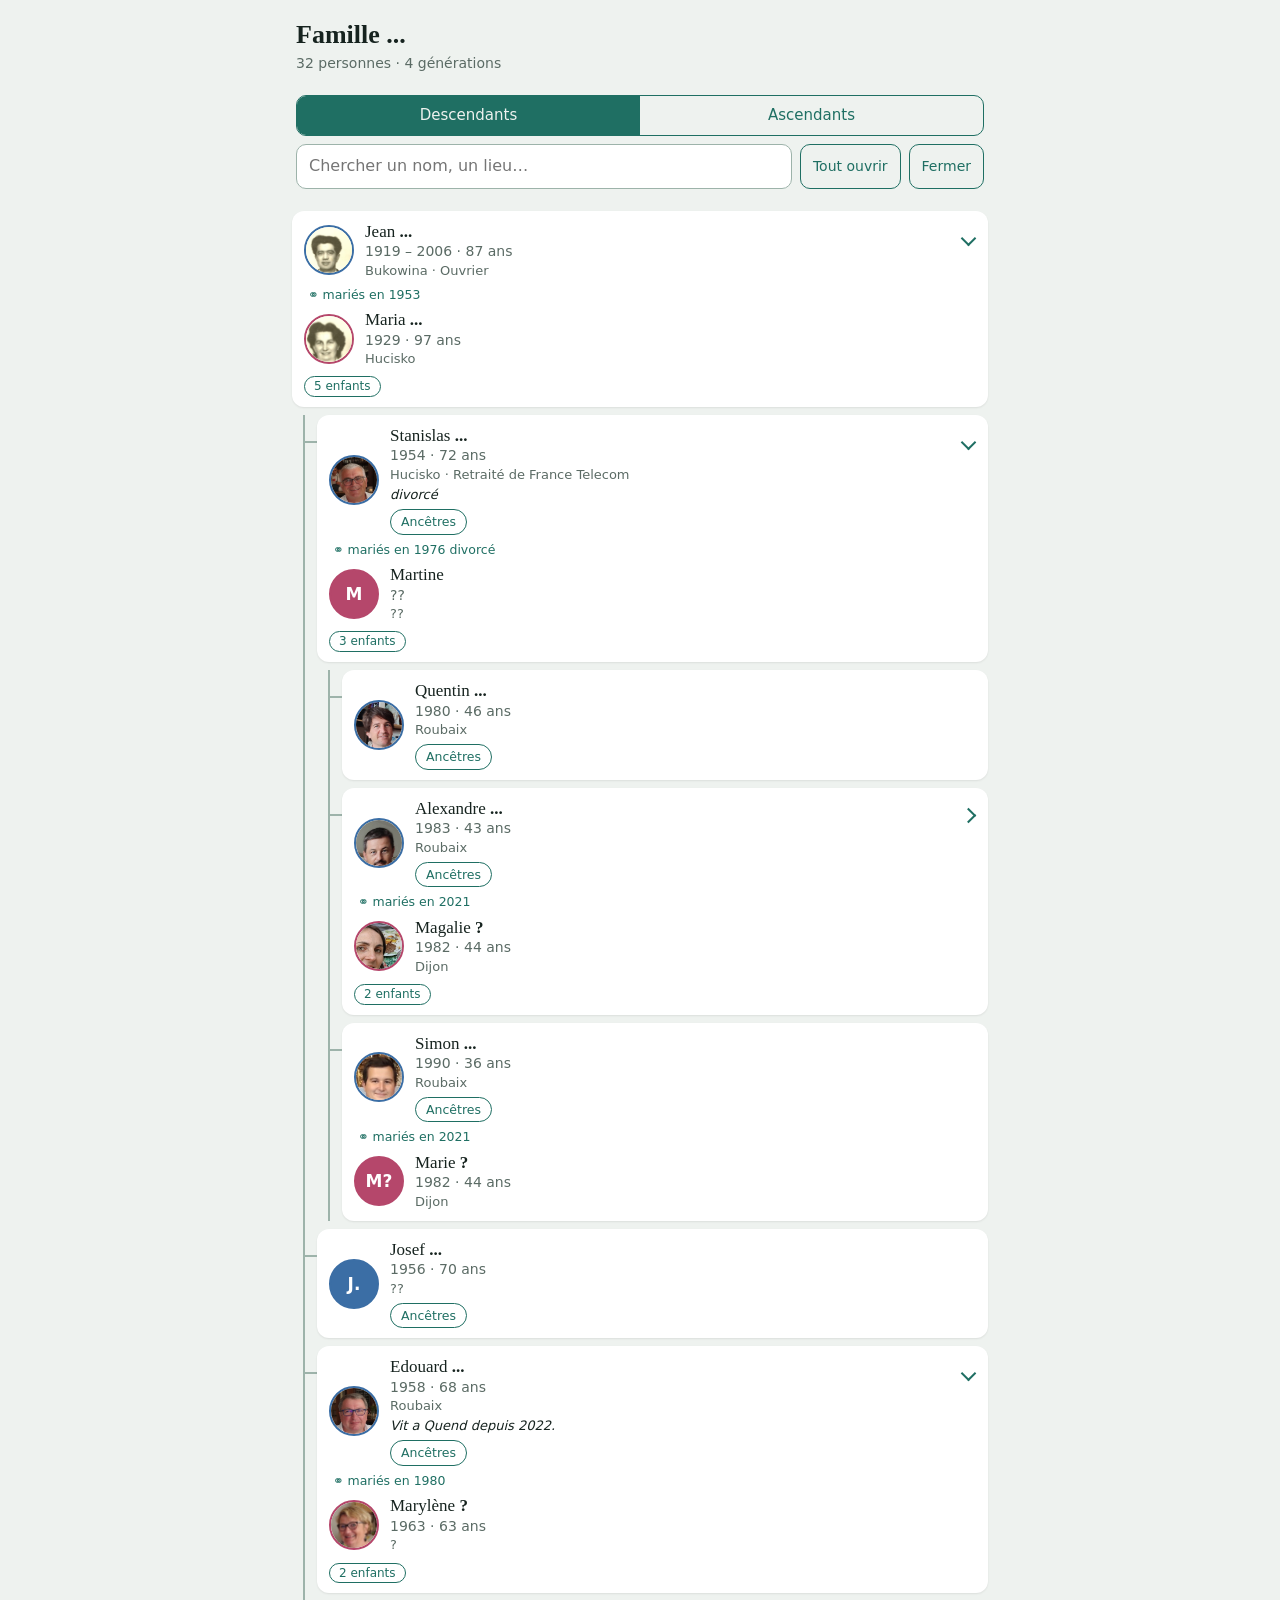
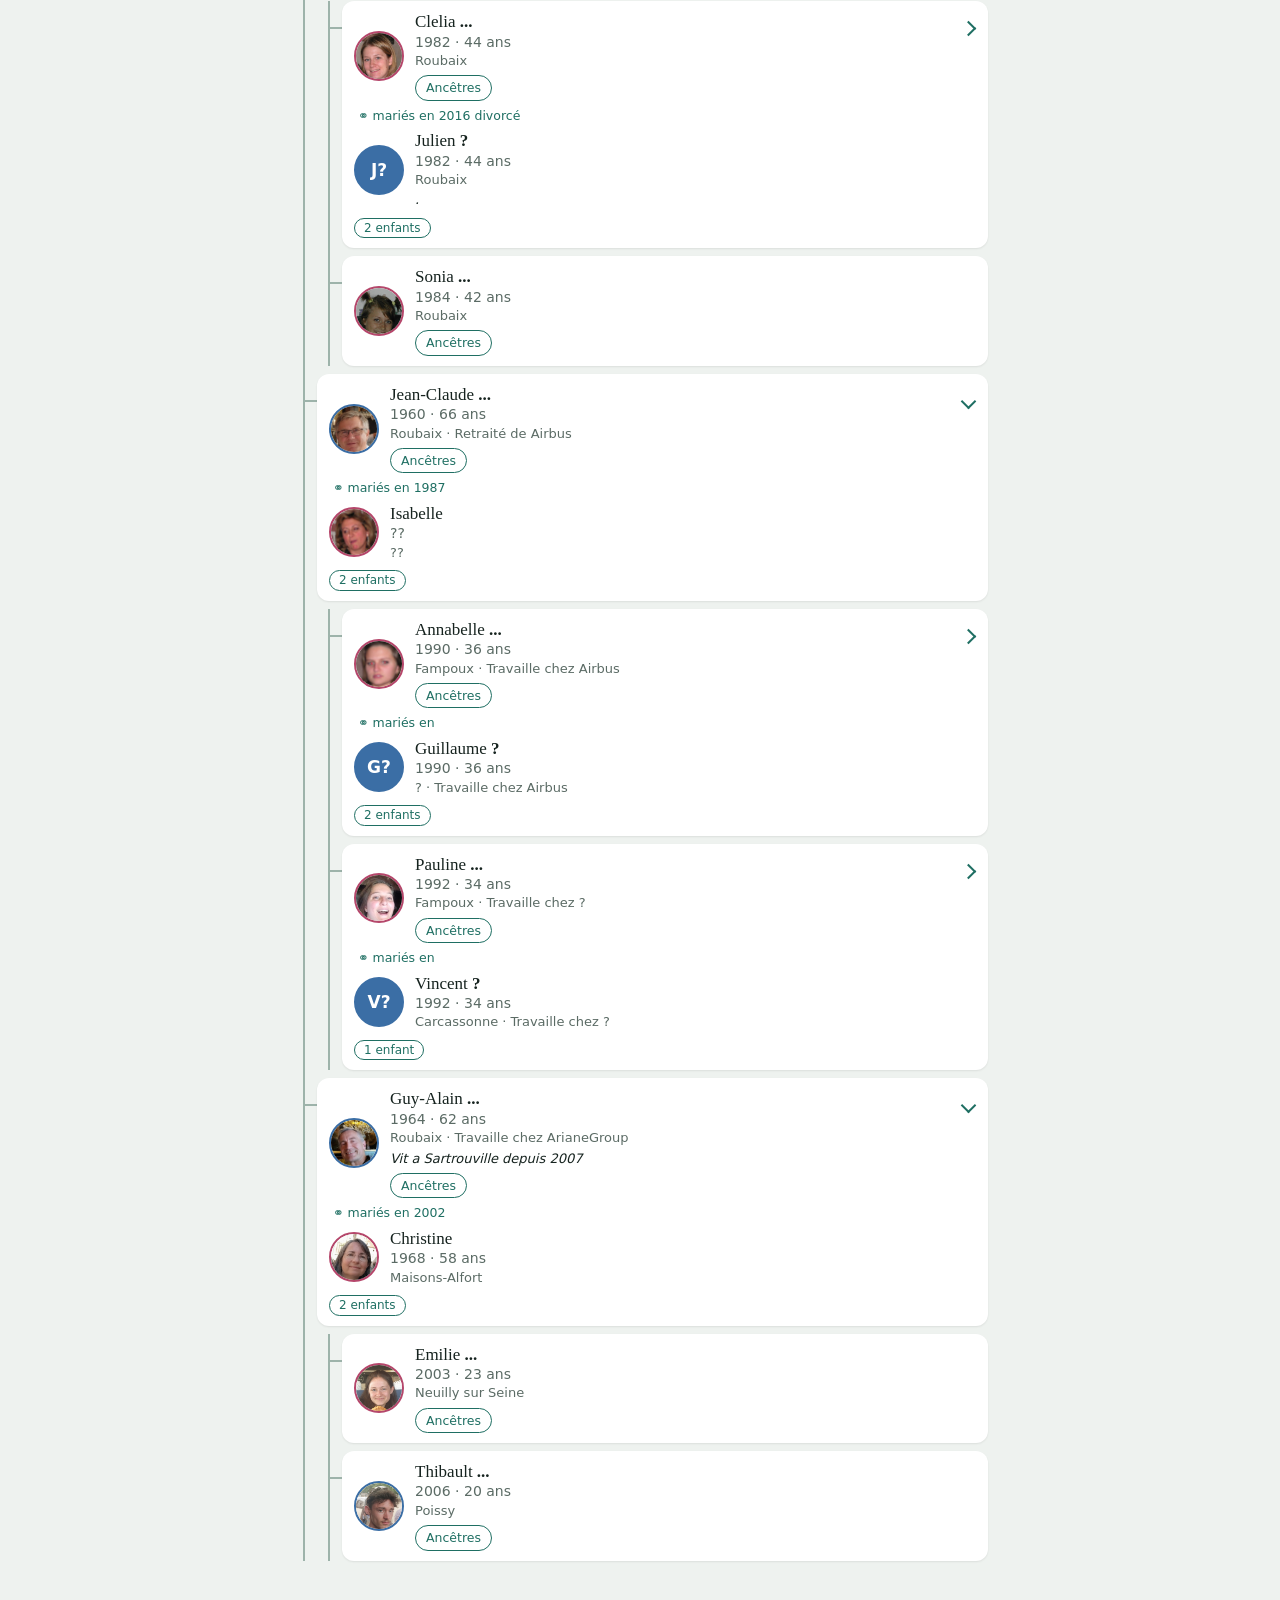
==== arbre_1.html @ 3b7df60b "Add files via upload" ====
<!DOCTYPE html>
<html lang="fr">
<head>
<meta charset="utf-8">
<meta name="viewport" content="width=device-width, initial-scale=1, viewport-fit=cover">
<title>Famille ...</title>
<style>
:root{
  --fond:#eef2ef; --carte:#ffffff; --encre:#16231f; --doux:#5b6b65;
  --trait:#9db3aa; --accent:#1f6f63; --avtxt:#ffffff;
  --h:#3b6ea5; --f:#b5476b; --x:#7d8884;
  padding:env(safe-area-inset-top,0) 0 env(safe-area-inset-bottom,0);
}
@media (prefers-color-scheme:dark){
  :root{--fond:#0f1a17; --carte:#18272a; --encre:#e6efeb; --doux:#9db0a8;
        --trait:#3d5a52; --accent:#5ec2b0; --avtxt:#0f1a17; --h:#6fa3d8; --f:#e08aa8;}
}
*{box-sizing:border-box}
html{-webkit-text-size-adjust:100%}
body{margin:0;background:var(--fond);color:var(--encre);
  font:16px/1.4 system-ui,-apple-system,"Segoe UI",Roboto,sans-serif}
header{padding:20px 16px 4px}
h1{margin:0;font:700 26px/1.15 "Iowan Old Style",Georgia,serif}
.stats{margin:4px 0 10px;color:var(--doux);font-size:14px}
.outils{position:sticky;top:env(safe-area-inset-top,0);z-index:5;background:var(--fond);
  padding:8px 16px 10px;display:flex;flex-direction:column;gap:8px}
.ligne{display:flex;gap:8px}
input[type=search],select{flex:1;min-width:0;font:inherit;padding:10px 12px;
  border:1.5px solid var(--trait);border-radius:10px;background:var(--carte);color:var(--encre)}
button{font:inherit;font-size:14px;padding:0 12px;border-radius:10px;cursor:pointer;
  border:1.5px solid var(--accent);background:transparent;color:var(--accent)}
.onglets{display:flex;border:1.5px solid var(--accent);border-radius:10px;overflow:hidden}
.onglets button{flex:1;border:0;border-radius:0;padding:9px 0;font-size:15px}
.onglets button[aria-pressed=true]{background:var(--accent);color:var(--fond)}
:focus-visible{outline:3px solid var(--accent);outline-offset:2px}
main{padding:4px 12px 60px}
#asc>.stats{padding:0 4px}

ul{list-style:none;margin:0;padding:0}
ul ul{margin-left:11px;padding-left:12px;border-left:2px solid var(--trait)}
li{position:relative;margin:8px 0}
ul ul > li::before{content:"";position:absolute;left:-12px;top:26px;width:12px;
  border-top:2px solid var(--trait)}

summary,.feuille{display:block;background:var(--carte);border-radius:12px;
  padding:10px 12px;box-shadow:0 1px 2px rgba(0,0,0,.08)}
summary{list-style:none;cursor:pointer;position:relative;padding-right:40px}
summary::-webkit-details-marker{display:none}
summary::after{content:"";position:absolute;right:14px;top:22px;width:9px;height:9px;
  border-right:2.5px solid var(--accent);border-bottom:2.5px solid var(--accent);
  transform:rotate(-45deg);transition:transform .15s}
details[open] > summary::after{transform:rotate(45deg)}

.p{display:flex;gap:11px;align-items:center}
.p + .p{margin-top:4px}
.av{width:50px;height:50px;border-radius:50%;flex:none;overflow:hidden;display:grid;
  place-items:center;background:var(--x);color:var(--avtxt);font:600 17px system-ui,sans-serif;
  border:2.5px solid var(--x)}
.h .av{background:var(--h);border-color:var(--h)} .f .av{background:var(--f);border-color:var(--f)}
.av img{width:100%;height:100%;object-fit:cover;display:block}
.txt{display:flex;flex-direction:column;min-width:0}
.nom{font:17px/1.25 "Iowan Old Style",Georgia,serif}
.nom b{font-weight:700}
.dates{font-size:14px;color:var(--doux)}
.meta{font-size:13px;color:var(--doux)}
.note{font-size:13px;font-style:italic;margin-top:2px;white-space:pre-line}
.union{font-size:12.5px;color:var(--accent);margin:6px 0 6px 4px}
.union::before{content:"⚭ "}
.btn-asc{align-self:flex-start;margin-top:5px;padding:3px 10px;font-size:12.5px;border-radius:99px}
.badge{display:inline-block;margin-top:8px;font-size:12px;color:var(--accent);
  border:1px solid var(--accent);border-radius:99px;padding:1px 9px}
.role{display:block;font-size:12.5px;color:var(--accent);margin-bottom:5px}
.hit .nom{background:rgba(255,200,0,.35);border-radius:4px}
[hidden]{display:none!important}
@media (min-width:700px){main,header,.outils{max-width:720px;margin-inline:auto}}
@media print{.outils{display:none} details:not([open]) > ul{display:block}}
</style>
</head>
<body>
<header>
  <h1>Famille ...</h1>
  <p class="stats">32 personnes · 4 générations</p>
</header>
<div class="outils">
  <div class="onglets">
    <button type="button" id="t-desc" aria-pressed="true">Descendants</button>
    <button type="button" id="t-asc" aria-pressed="false">Ascendants</button>
  </div>
  <div class="ligne" id="c-desc">
    <input type="search" id="q" placeholder="Chercher un nom, un lieu…" aria-label="Rechercher">
    <button id="plus" type="button">Tout ouvrir</button>
    <button id="moins" type="button">Fermer</button>
  </div>
  <div class="ligne" id="c-asc" hidden>
    <select id="qui" aria-label="Personne de départ"></select>
  </div>
</div>
<main>
  <ul id="desc"><li><details open><summary><div class="p h" data-id="p1"><span class="av"><img src="[data-uri]" alt="" loading="lazy"></span><div class="txt"><span class="nom">Jean <b>...</b></span><span class="dates">1919 – 2006 · 87 ans</span><span class="meta">Bukowina · Ouvrier</span></div></div><div class="union">mariés en 1953 </div><div class="p f" data-id="p2"><span class="av"><img src="[data-uri]" alt="" loading="lazy"></span><div class="txt"><span class="nom">Maria <b>...</b></span><span class="dates">1929 · 97 ans</span><span class="meta">Hucisko</span></div></div><span class="badge">5 enfants</span></summary><ul><li><details open><summary><div class="p h" data-id="p3"><span class="av"><img src="[data-uri]" alt="" loading="lazy"></span><div class="txt"><span class="nom">Stanislas <b>...</b></span><span class="dates">1954 · 72 ans</span><span class="meta">Hucisko · Retraité de France Telecom</span><span class="note">divorcé</span><button type="button" class="btn-asc" data-id="p3">Ancêtres</button></div></div><div class="union">mariés en 1976 divorcé</div><div class="p f" data-id="p4"><span class="av">M</span><div class="txt"><span class="nom">Martine <b></b></span><span class="dates">??</span><span class="meta">??</span></div></div><span class="badge">3 enfants</span></summary><ul><li><div class="feuille"><div class="p h" data-id="p10"><span class="av"><img src="[data-uri]" alt="" loading="lazy"></span><div class="txt"><span class="nom">Quentin <b>...</b></span><span class="dates">1980 · 46 ans</span><span class="meta">Roubaix</span><button type="button" class="btn-asc" data-id="p10">Ancêtres</button></div></div></div></li><li><details><summary><div class="p h" data-id="p8"><span class="av"><img src="[data-uri]" alt="" loading="lazy"></span><div class="txt"><span class="nom">Alexandre <b>...</b></span><span class="dates">1983 · 43 ans</span><span class="meta">Roubaix</span><button type="button" class="btn-asc" data-id="p8">Ancêtres</button></div></div><div class="union">mariés en 2021 </div><div class="p f" data-id="p9"><span class="av"><img src="[data-uri]" alt="" loading="lazy"></span><div class="txt"><span class="nom">Magalie <b>?</b></span><span class="dates">1982 · 44 ans</span><span class="meta">Dijon</span></div></div><span class="badge">2 enfants</span></summary><ul><li><div class="feuille"><div class="p h" data-id="p13"><span class="av"><img src="[data-uri]" alt="" loading="lazy"></span><div class="txt"><span class="nom">Leandre <b>...</b></span><span class="dates">2012 · 14 ans</span><span class="meta">Lyon</span><button type="button" class="btn-asc" data-id="p13">Ancêtres</button></div></div></div></li><li><div class="feuille"><div class="p h" data-id="p14"><span class="av"><img src="[data-uri]" alt="" loading="lazy"></span><div class="txt"><span class="nom">Ambroise <b>...</b></span><span class="dates">2015 · 11 ans</span><span class="meta">Lyon</span><button type="button" class="btn-asc" data-id="p14">Ancêtres</button></div></div></div></li></ul></details></li><li><div class="feuille"><div class="p h" data-id="p11"><span class="av"><img src="[data-uri]" alt="" loading="lazy"></span><div class="txt"><span class="nom">Simon <b>...</b></span><span class="dates">1990 · 36 ans</span><span class="meta">Roubaix</span><button type="button" class="btn-asc" data-id="p11">Ancêtres</button></div></div><div class="union">mariés en 2021 </div><div class="p f" data-id="p12"><span class="av">M?</span><div class="txt"><span class="nom">Marie <b>?</b></span><span class="dates">1982 · 44 ans</span><span class="meta">Dijon</span></div></div></div></li></ul></details></li><li><div class="feuille"><div class="p h" data-id="p5"><span class="av">J.</span><div class="txt"><span class="nom">Josef <b>...</b></span><span class="dates">1956 · 70 ans</span><span class="meta">??</span><button type="button" class="btn-asc" data-id="p5">Ancêtres</button></div></div></div></li><li><details open><summary><div class="p h" data-id="p7"><span class="av"><img src="[data-uri]" alt="" loading="lazy"></span><div class="txt"><span class="nom">Edouard <b>...</b></span><span class="dates">1958 · 68 ans</span><span class="meta">Roubaix</span><span class="note">Vit a Quend depuis 2022.</span><button type="button" class="btn-asc" data-id="p7">Ancêtres</button></div></div><div class="union">mariés en 1980 </div><div class="p f" data-id="p15"><span class="av"><img src="[data-uri]" alt="" loading="lazy"></span><div class="txt"><span class="nom">Marylène <b>?</b></span><span class="dates">1963 · 63 ans</span><span class="meta">?</span></div></div><span class="badge">2 enfants</span></summary><ul><li><details><summary><div class="p f" data-id="p16"><span class="av"><img src="[data-uri]" alt="" loading="lazy"></span><div class="txt"><span class="nom">Clelia <b>...</b></span><span class="dates">1982 · 44 ans</span><span class="meta">Roubaix</span><button type="button" class="btn-asc" data-id="p16">Ancêtres</button></div></div><div class="union">mariés en 2016 divorcé</div><div class="p h" data-id="p26"><span class="av">J?</span><div class="txt"><span class="nom">Julien <b>?</b></span><span class="dates">1982 · 44 ans</span><span class="meta">Roubaix</span><span class="note">.</span></div></div><span class="badge">2 enfants</span></summary><ul><li><div class="feuille"><div class="p h" data-id="p24"><span class="av"><img src="[data-uri]" alt="" loading="lazy"></span><div class="txt"><span class="nom">Paul <b>?</b></span><span class="dates">2016 · 10 ans</span><span class="meta">Roubaix</span><button type="button" class="btn-asc" data-id="p24">Ancêtres</button></div></div></div></li><li><div class="feuille"><div class="p f" data-id="p25"><span class="av"><img src="[data-uri]" alt="" loading="lazy"></span><div class="txt"><span class="nom">Adelaide <b>?</b></span><span class="dates">2018 · 8 ans</span><span class="meta">Roubaix</span><button type="button" class="btn-asc" data-id="p25">Ancêtres</button></div></div></div></li></ul></details></li><li><div class="feuille"><div class="p f" data-id="p17"><span class="av"><img src="[data-uri]" alt="" loading="lazy"></span><div class="txt"><span class="nom">Sonia <b>...</b></span><span class="dates">1984 · 42 ans</span><span class="meta">Roubaix</span><button type="button" class="btn-asc" data-id="p17">Ancêtres</button></div></div></div></li></ul></details></li><li><details open><summary><div class="p h" data-id="p18"><span class="av"><img src="[data-uri]" alt="" loading="lazy"></span><div class="txt"><span class="nom">Jean-Claude <b>...</b></span><span class="dates">1960 · 66 ans</span><span class="meta">Roubaix · Retraité de Airbus</span><button type="button" class="btn-asc" data-id="p18">Ancêtres</button></div></div><div class="union">mariés en 1987 </div><div class="p f" data-id="p19"><span class="av"><img src="[data-uri]" alt="" loading="lazy"></span><div class="txt"><span class="nom">Isabelle <b></b></span><span class="dates">??</span><span class="meta">??</span></div></div><span class="badge">2 enfants</span></summary><ul><li><details><summary><div class="p f" data-id="p27"><span class="av"><img src="[data-uri]" alt="" loading="lazy"></span><div class="txt"><span class="nom">Annabelle <b>...</b></span><span class="dates">1990 · 36 ans</span><span class="meta">Fampoux · Travaille chez Airbus</span><button type="button" class="btn-asc" data-id="p27">Ancêtres</button></div></div><div class="union">mariés en  </div><div class="p h" data-id="p30"><span class="av">G?</span><div class="txt"><span class="nom">Guillaume <b>?</b></span><span class="dates">1990 · 36 ans</span><span class="meta">? · Travaille chez Airbus</span></div></div><span class="badge">2 enfants</span></summary><ul><li><div class="feuille"><div class="p f" data-id="p32"><span class="av"><img src="[data-uri]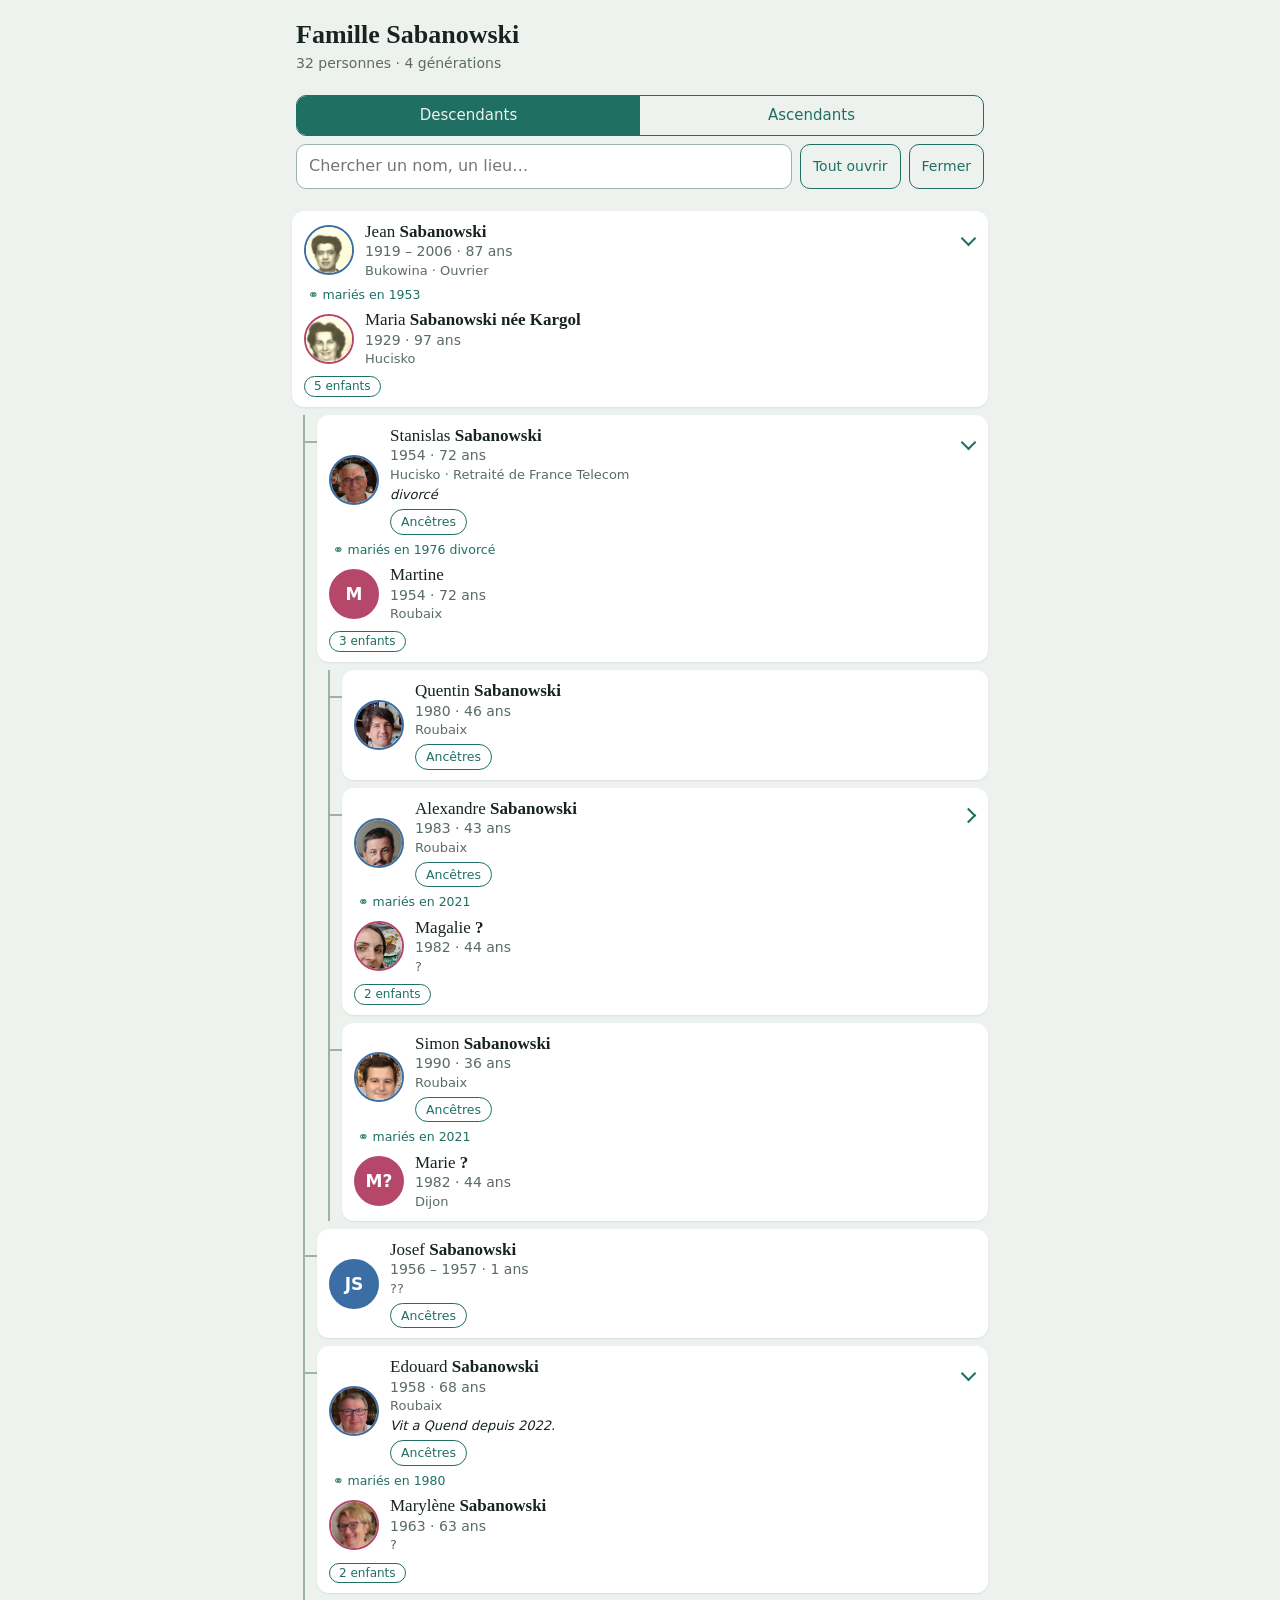
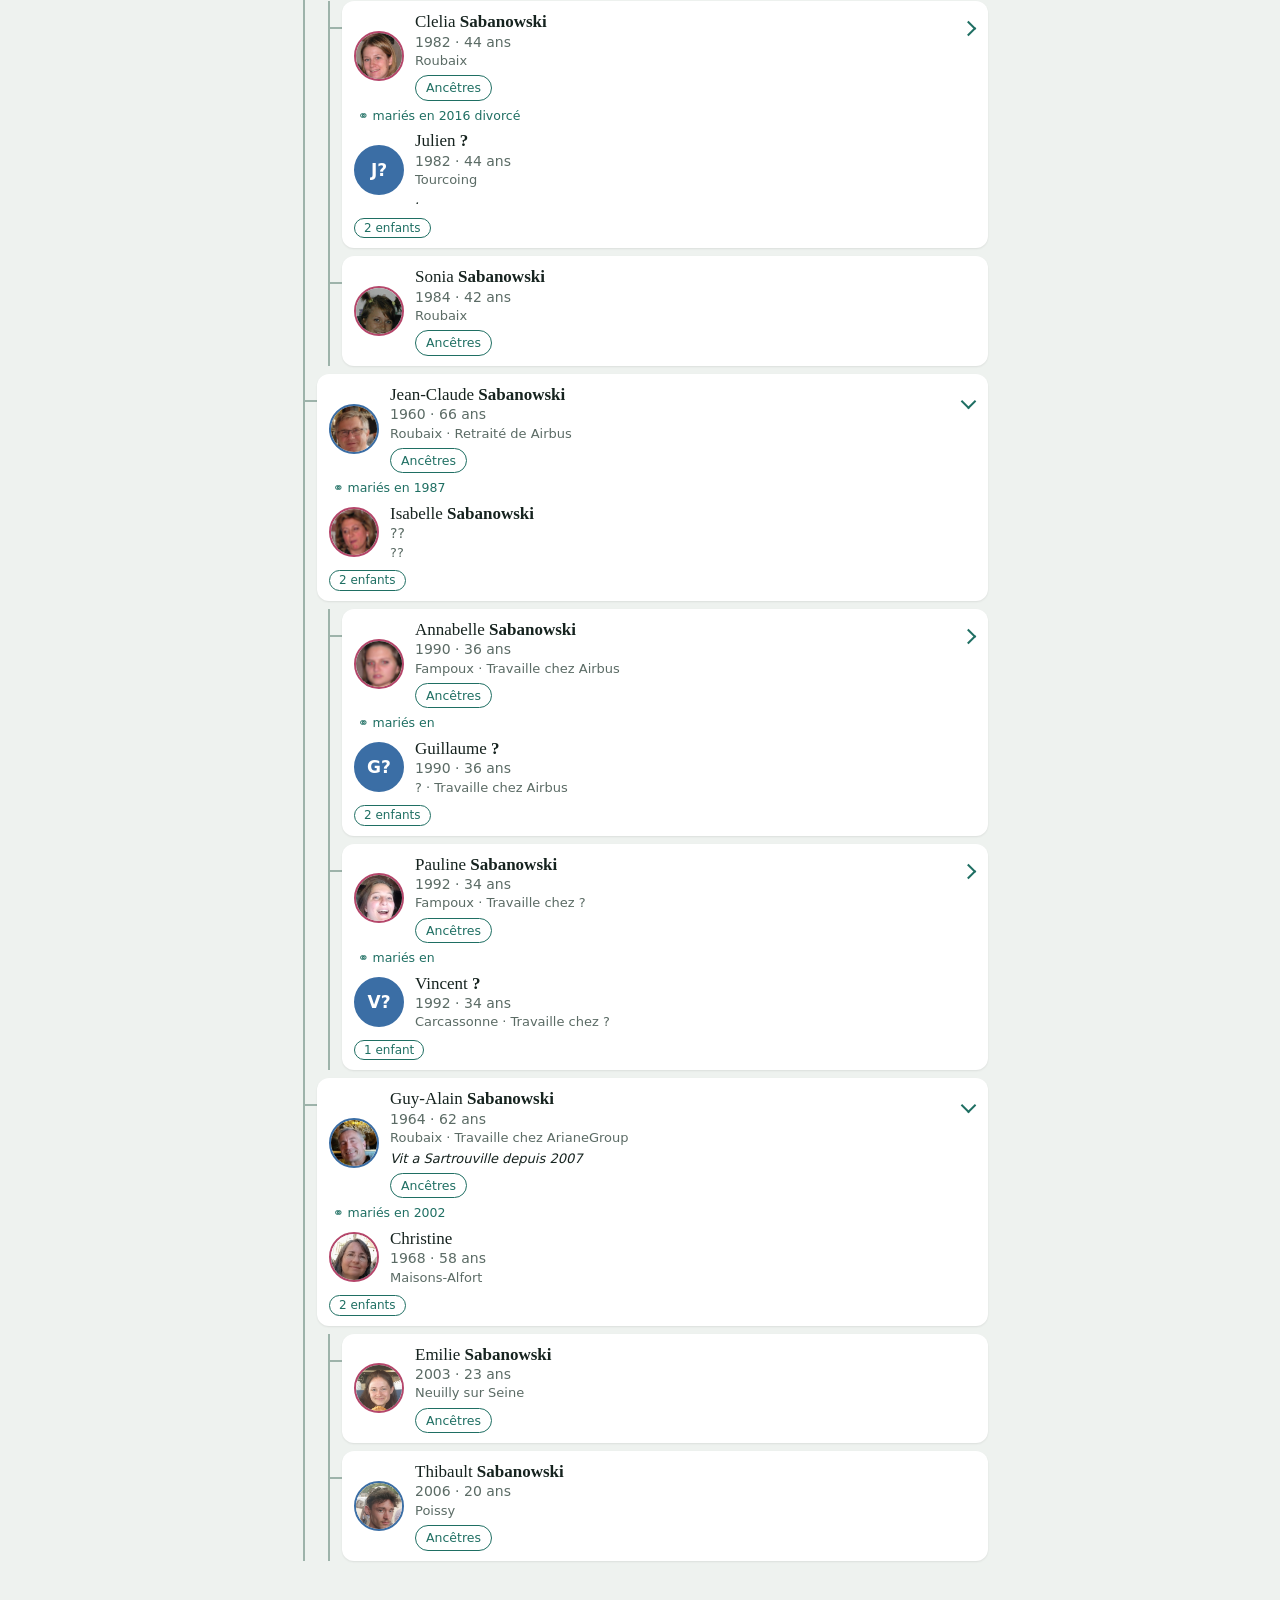
